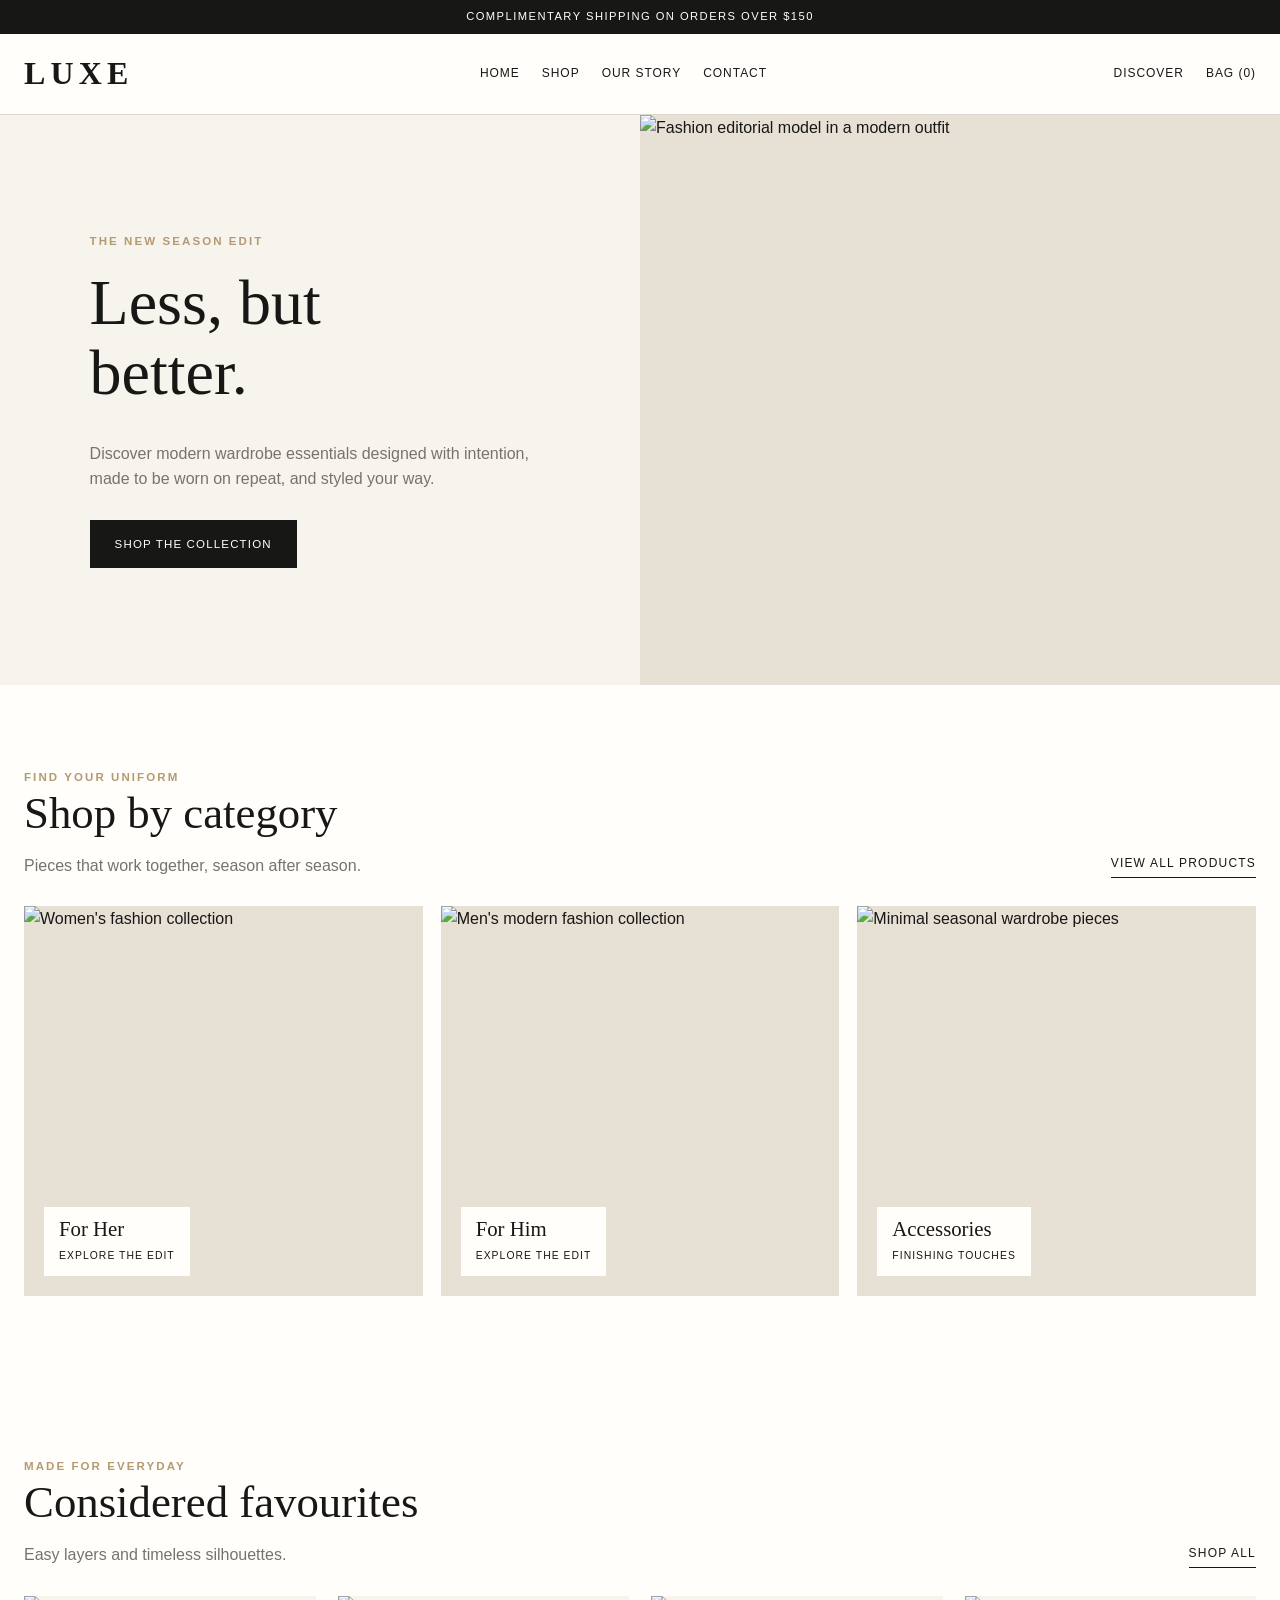
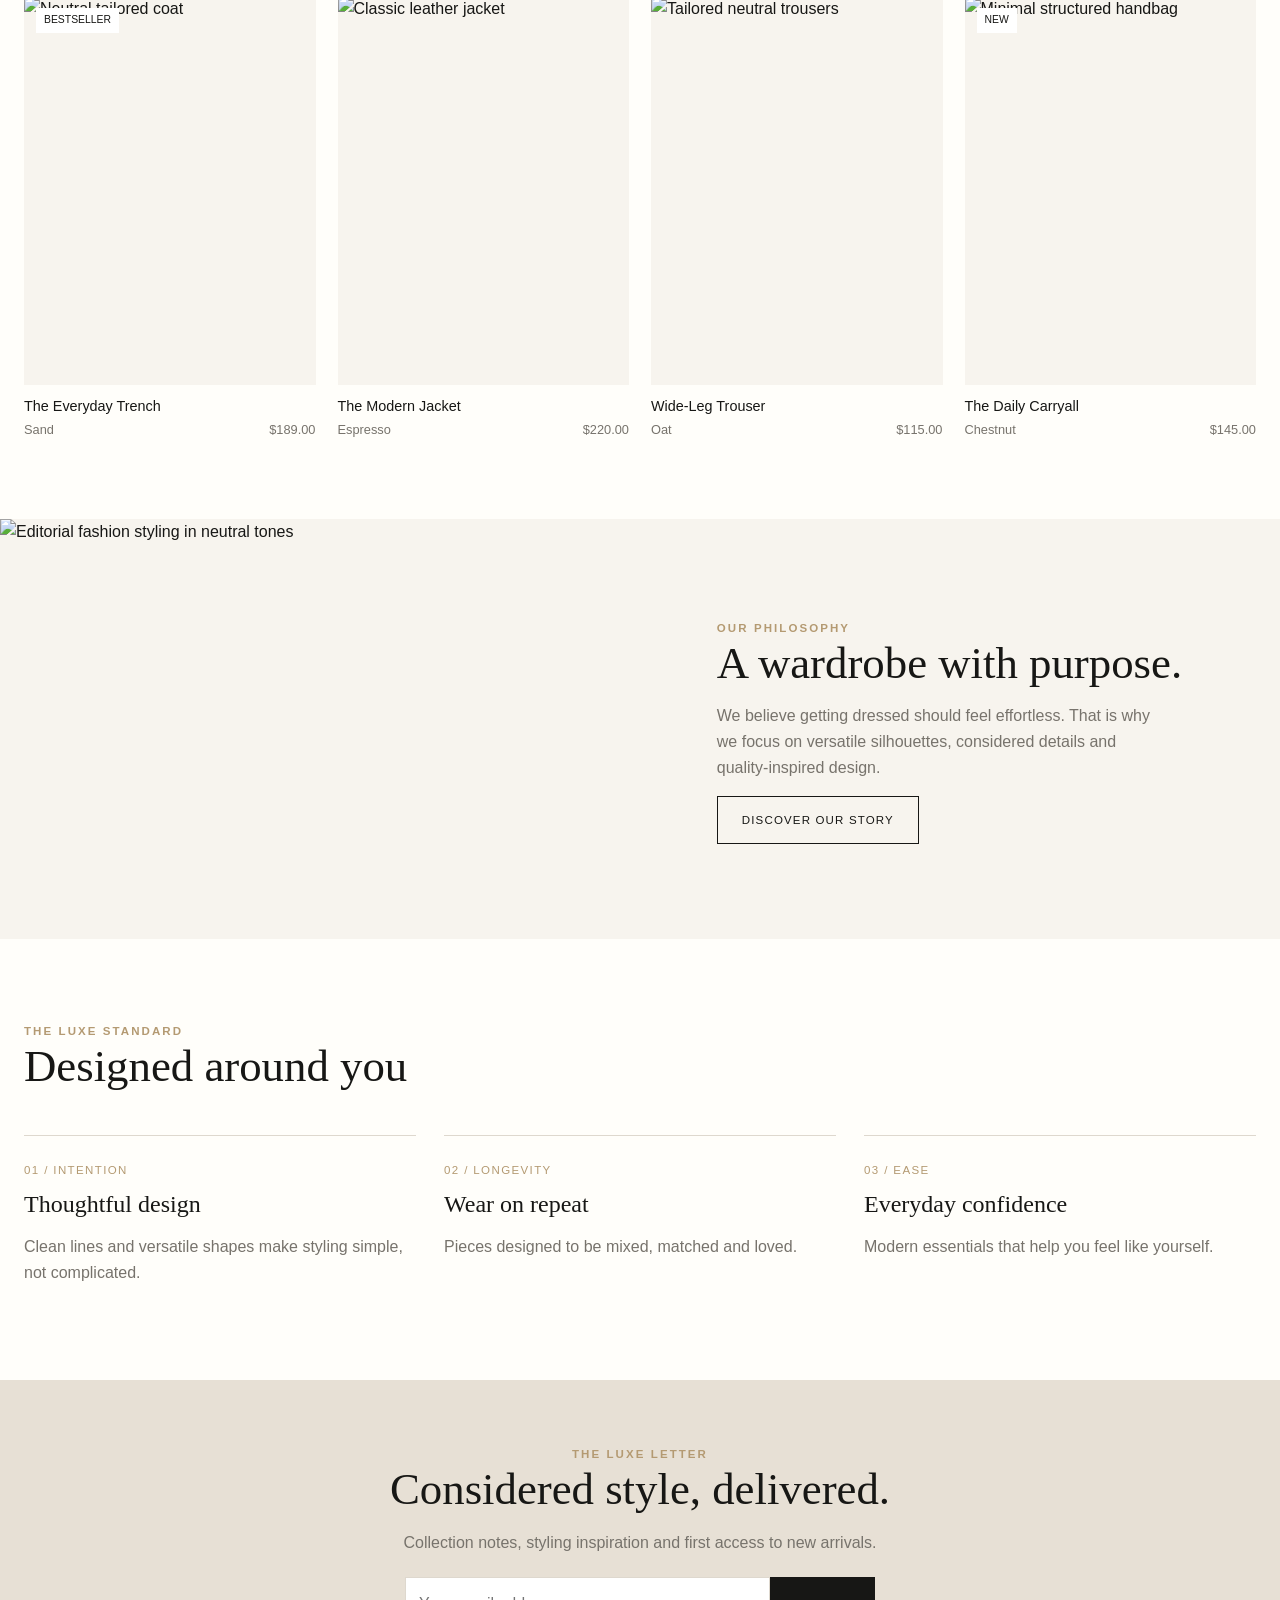
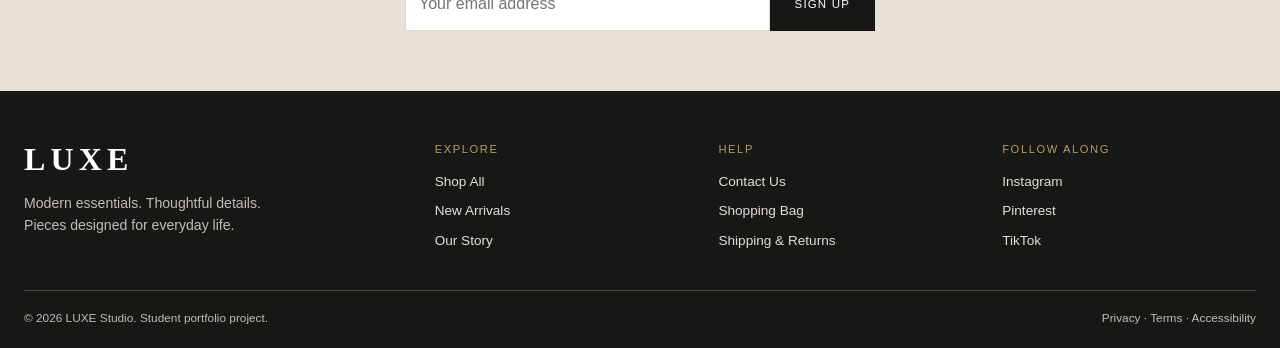
==== index.html @ 5bc2e3d0 "commit my luxe-fashion-store" ====
<!doctype html>
<html lang="en">
    <head>
        <meta charset="utf-8">
        <meta name="viewport" content="width=device-width, initial-scale=1">
        <meta name="description" content="Discover considered modern fashion essentials at LUXE.">
<title>Modern Essentials | LUXE</title>
  <link rel="preconnect" href="https://images.unsplash.com">
  <link rel="stylesheet" href="styles.css">
</head>
<body>
    <div class="announcement">
        Complimentary shipping on orders over $150
    </div>
<header class="site-header">
    <div class="container navbar">
<a class="logo" href="index.html">LUXE</a>
<nav class="nav-links" aria-label="Main navigation">
    <a href="index.html">Home</a>
    <a href="shop.html">Shop</a>
    <a href="about.html">Our Story</a>
    <a href="contact.html">Contact</a>
</nav>
<div class="nav-actions">
    <a href="shop.html">Discover</a>
    <a href="cart.html">Bag (0)</a>
</div>
</div>
</header>
<main>
<section class="hero">
    <div class="hero-copy">
        <span class="eyebrow">The new season edit</span>
        <h1>Less, but<br>better.</h1>
        <p>Discover modern wardrobe essentials designed with
             intention, made to be worn on repeat, and styled 
             your way.</p>
        <a class="button" href="shop.html">Shop the Collection</a>
    </div>
<div class="hero-image">
    <img src="https://images.unsplash.com/photo-1539109136881-3be0616acf4b?auto=format&fit=crop&w=1200&q=85" alt="Fashion editorial model in a modern outfit">
</div>
</section>
<section class="section">
    <div class="container">
        <div class="section-heading">
            <div>
                <span class="eyebrow">Find your uniform</span>
                <h2>Shop by category</h2><p>Pieces that work together, season after season.</p>
            </div>
            <a class="text-link" href="shop.html">View all products</a></div>
<div class="collection-grid">
    <a class="collection-card" href="shop.html">
        <img src="https://images.unsplash.com/photo-1483985988355-763728e1935b?auto=format&fit=crop&w=900&q=85" alt="Women's fashion collection">
        <div class="collection-label">
            <strong>For Her</strong>
            <span>Explore the edit</span>
        </div>
    </a>
<a class="collection-card" href="shop.html">
    <img src="https://images.unsplash.com/photo-1617137968427-85924c800a22?auto=format&fit=crop&w=900&q=85" alt="Men's modern fashion collection">
    <div class="collection-label">
        <strong>For Him</strong>
        <span>Explore the edit</span>
    </div>
</a>
<a class="collection-card" href="shop.html">
    <img src="https://images.unsplash.com/photo-1490481651871-ab68de25d43d?auto=format&fit=crop&w=900&q=85" alt="Minimal seasonal wardrobe pieces">
    <div class="collection-label">
        <strong>Accessories</strong>
        <span>Finishing touches</span>
    </div>
</a>
</div>
</div>
</section>
<section class="section" id="new-arrivals">
    <div class="container">
        <div class="section-heading">
            <div>
                <span class="eyebrow">Made for everyday</span>
                <h2>Considered favourites</h2>
                <p>Easy layers and timeless silhouettes.</p>
            </div>
            <a class="text-link" href="shop.html">Shop all</a>
        </div>
<div class="product-grid">
<article class="product-card">
    <a href="product.html" class="product-image">
        <img src="https://images.unsplash.com/photo-1548126032-079a0fb0099d?auto=format&fit=crop&w=700&q=85" alt="Neutral tailored coat">
        <span class="product-tag">Bestseller</span>
    </a>
    <div class="product-info">
        <h3>
            <a href="product.html">The Everyday Trench</a>
        </h3>
        <div class="product-meta">
            <span>Sand</span>
            <span>$189.00</span>
        </div>
    </div>
</article>
<article class="product-card">
    <a href="product.html" class="product-image">
        <img src="https://images.unsplash.com/photo-1551028719-00167b16eac5?auto=format&fit=crop&w=700&q=85" alt="Classic leather jacket">
    </a>
    <div class="product-info">
        <h3>
            <a href="product.html">The Modern Jacket</a>
        </h3>
        <div class="product-meta">
            <span>Espresso</span>
            <span>$220.00</span>
        </div>
    </div>
</article>
<article class="product-card">
    <a href="product.html" class="product-image">
        <img src="https://images.unsplash.com/photo-1594633312681-425c7b97ccd1?auto=format&fit=crop&w=700&q=85" alt="Tailored neutral trousers"></a>
        <div class="product-info">
            <h3>
                <a href="product.html">Wide-Leg Trouser</a>
            </h3>
            <div class="product-meta">
                <span>Oat</span>
                <span>$115.00</span>
            </div>
        </div>
    </article>
<article class="product-card">
    <a href="product.html" class="product-image">
        <img src="https://images.unsplash.com/photo-1548036328-c9fa89d128fa?auto=format&fit=crop&w=700&q=85" alt="Minimal structured handbag">
        <span class="product-tag">New</span>
    </a>
    <div class="product-info">
        <h3>
            <a href="product.html">The Daily Carryall</a>
        </h3>
        <div class="product-meta">
            <span>Chestnut</span>
            <span>$145.00</span>
        </div>
    </div>
</article>
</div>
</div>
</section>
<section class="promo">
    <div class="promo-image">
        <img src="https://images.unsplash.com/photo-1485230895905-ec40ba36b9bc?auto=format&fit=crop&w=1100&q=85" alt="Editorial fashion styling in neutral tones">
    </div>
    <div class="promo-copy">
        <span class="eyebrow">Our philosophy</span>
        <h2>A wardrobe with purpose.</h2>
        <p>We believe getting dressed should feel
             effortless. That is why we focus on 
             versatile silhouettes, considered 
             details and quality-inspired design.</p>
        <a class="button button-light" href="about.html">Discover Our Story</a>
    </div>
</section>
<section class="section">
    <div class="container">
        <div class="section-heading">
            <div>
                <span class="eyebrow">The LUXE standard</span>
                <h2>Designed around you</h2>
            </div>
        </div>
        <div class="values-grid">
<article class="value-card">
    <span class="number">01 / INTENTION</span>
    <h3>Thoughtful design</h3>
    <p>Clean lines and versatile shapes make 
        styling simple, not complicated.</p>
    </article>
<article class="value-card">
    <span class="number">02 / LONGEVITY</span>
    <h3>Wear on repeat</h3>
    <p>Pieces designed to be mixed, matched and
         loved.</p>
        </article>
<article class="value-card">
    <span class="number">03 / EASE</span>
    <h3>Everyday confidence</h3>
    <p>Modern essentials that help you feel like
         yourself.</p>
        </article>
</div>
</div>
</section>
</main>
<section class="newsletter">
    <div class="container">
        <span class="eyebrow">The LUXE letter</span>
        <h2>Considered style, delivered.</h2>
        <p>Collection notes, styling inspiration and first 
            access to new arrivals.</p>
            <form class="newsletter-form" action="#">
                <input type="email" placeholder="Your email address" aria-label="Your email address">
                <button class="button" type="submit">Sign Up</button>
            </form>
        </div>
    </section>
<footer class="site-footer">
    <div class="container">
        <div class="footer-grid">
<div class="footer-brand">
    <a class="logo" href="index.html">LUXE</a>
    <p>Modern essentials. Thoughtful details.
         Pieces designed for everyday life.</p>
        </div>
<div>
    <div class="footer-title">Explore</div>
    <div class="footer-links">
        <a href="shop.html">Shop All</a>
        <a href="shop.html#new-arrivals">New Arrivals</a>
        <a href="about.html">Our Story</a>
    </div>
</div>
<div>
    <div class="footer-title">Help</div>
    <div class="footer-links">
        <a href="contact.html">Contact Us</a>
        <a href="cart.html">Shopping Bag</a>
        <a href="contact.html">Shipping & Returns</a>
    </div>
</div>
<div>
    <div class="footer-title">Follow Along</div>
    <div class="footer-links">
        <a href="#">Instagram</a>
        <a href="#">Pinterest</a>
        <a href="#">TikTok</a>
    </div>
</div>
</div>
<div class="footer-bottom">
    <span>© 2026 LUXE Studio. Student portfolio project.</span>
    <span>Privacy · Terms · Accessibility</span>
</div>
</div>
</footer>
</body>
</html>
---- styles.css ----
:root{
    --ivory:#f7f4ee;
    --white:#fffefa;
    --ink:#171715;
    --muted:#77736c;
    --gold:#b49a72;
    --sand:#e7e0d5;
    --line:#ded8ce;
    --max:1240px;
    --serif:Georgia,
    'Times New Roman',serif;
    --sans:Arial,Helvetica,sans-serif
}
*{box-sizing:border-box}html{scroll-behavior:smooth}body{margin:0;background:var(--white);color:var(--ink);font:16px/1.6 var(--sans)}img{display:block;width:100%;height:auto}a{color:inherit;text-decoration:none}input,textarea,select,button{font:inherit}.container{width:min(var(--max),calc(100% - 48px));margin:auto}.announcement{padding:8px;text-align:center;background:var(--ink);color:white;font-size:.7rem;letter-spacing:.13em;text-transform:uppercase}.site-header{border-bottom:1px solid var(--line);background:var(--white)}.navbar{min-height:80px;display:flex;align-items:center;justify-content:space-between;gap:24px}.logo{font:700 2rem var(--serif);letter-spacing:.16em}.nav-links,.nav-actions{display:flex;align-items:center;gap:22px}.nav-links a,.nav-actions a{font-size:.75rem;text-transform:uppercase;letter-spacing:.08em}.nav-links a:hover,.nav-actions a:hover,.footer-links a:hover{color:var(--gold)}h1,h2,.serif{font-family:var(--serif);font-weight:400;line-height:1.08}h1{font-size:clamp(2.8rem,5vw,5.2rem);margin:18px 0}h2{font-size:clamp(2rem,3.5vw,3.1rem);margin:0 0 16px}h3{line-height:1.3}.eyebrow{color:var(--gold);font-size:.72rem;font-weight:700;text-transform:uppercase;letter-spacing:.18em}.muted,.hero-copy p,.product-info .product-meta,.promo-copy p,.value-card p{color:var(--muted)}.button{display:inline-flex;align-items:center;justify-content:center;min-height:48px;padding:12px 24px;border:1px solid var(--ink);background:var(--ink);color:white;text-transform:uppercase;letter-spacing:.1em;font-size:.72rem;transition:.25s}.button:hover{background:transparent;color:var(--ink);transform:translateY(-2px)}.button-light{background:transparent;color:var(--ink)}.button-light:hover{background:var(--ink);color:white}.hero{display:grid;grid-template-columns:1fr 1fr;min-height:570px;background:var(--ivory)}.hero-copy{display:flex;flex-direction:column;align-items:flex-start;justify-content:center;padding:clamp(32px,7vw,90px)}.hero-copy p{max-width:440px;margin-bottom:28px}.hero-image{min-height:450px;background:var(--sand)}.hero-image img{height:100%;object-fit:cover}.section{padding:78px 0}.section-heading{display:flex;align-items:end;justify-content:space-between;gap:20px;margin-bottom:28px}.section-heading p{color:var(--muted);margin:0}.text-link{border-bottom:1px solid;padding-bottom:4px;font-size:.75rem;text-transform:uppercase;letter-spacing:.1em;white-space:nowrap}.collection-grid{display:grid;grid-template-columns:repeat(3,1fr);gap:18px}.collection-card{position:relative;min-height:390px;overflow:hidden;background:var(--sand)}.collection-card img{height:100%;min-height:390px;object-fit:cover;transition:transform .45s}.collection-card:hover img{transform:scale(1.04)}.collection-label{position:absolute;bottom:20px;left:20px;background:var(--white);padding:10px 15px}.collection-label strong{display:block;font:1.3rem var(--serif)}.collection-label span{font-size:.65rem;text-transform:uppercase;letter-spacing:.1em}.product-grid{display:grid;grid-template-columns:repeat(4,minmax(0,1fr));gap:22px}.product-card{min-width:0}.product-image{position:relative;display:block;aspect-ratio:3/4;overflow:hidden;background:var(--ivory)}.product-image img{height:100%;object-fit:cover;transition:transform .4s}.product-card:hover .product-image img{transform:scale(1.04)}.product-tag{position:absolute;top:12px;left:12px;background:white;padding:4px 8px;font-size:.65rem;text-transform:uppercase}.product-info{padding-top:12px}.product-info h3{font-size:.9rem;font-weight:500;margin:0 0 5px}.product-meta{display:flex;justify-content:space-between;gap:8px;font-size:.8rem}.promo{display:grid;grid-template-columns:1fr 1fr;align-items:center;background:var(--ivory)}.promo-image,.promo-image img{height:100%;min-height:420px;object-fit:cover}.promo-copy{padding:clamp(30px,6vw,78px)}.promo-copy p{max-width:450px}.values-grid{display:grid;grid-template-columns:repeat(3,1fr);gap:28px}.value-card{border-top:1px solid var(--line);padding-top:20px}.value-card .number{color:var(--gold);font-size:.72rem;letter-spacing:.12em}.value-card h3{font:1.5rem var(--serif);margin:10px 0}.newsletter{padding:60px 20px;text-align:center;background:var(--sand)}.newsletter p{color:var(--muted)}.newsletter-form{display:flex;max-width:470px;margin:22px auto 0}.newsletter-form input{flex:1;min-width:0;padding:13px;border:1px solid var(--line)}.site-footer{background:var(--ink);color:white;padding:50px 0 20px}.footer-grid{display:grid;grid-template-columns:1.5fr 1fr 1fr 1fr;gap:30px;padding-bottom:38px}.footer-brand p{max-width:280px;color:#c3beb5;font-size:.88rem}.footer-title{color:var(--gold);font-size:.7rem;letter-spacing:.14em;text-transform:uppercase;margin-bottom:12px}.footer-links{display:grid;gap:8px;color:#e3ded6;font-size:.85rem}.footer-bottom{border-top:1px solid #484640;padding-top:18px;color:#c3beb5;font-size:.74rem;display:flex;justify-content:space-between;gap:15px}.page-hero{background:var(--ivory);padding:55px 0;text-align:center}.page-hero h1{font-size:clamp(2.6rem,5vw,4rem);margin:12px 0}.breadcrumb{color:var(--muted);font-size:.75rem}.category-links{display:flex;flex-wrap:wrap;gap:10px;margin-bottom:28px}.category-links a{border:1px solid var(--line);padding:8px 13px;font-size:.72rem;text-transform:uppercase;letter-spacing:.08em}.shop-toolbar{display:flex;justify-content:space-between;gap:15px;align-items:center;margin-bottom:25px}.shop-toolbar p{color:var(--muted);font-size:.85rem}.shop-toolbar select{padding:9px;border:1px solid var(--line);background:white}.product-layout{display:grid;grid-template-columns:1.05fr .95fr;gap:50px;align-items:start}.gallery{display:grid;grid-template-columns:1fr 1fr;gap:12px}.gallery img{aspect-ratio:4/5;object-fit:cover;background:var(--ivory)}.product-detail-copy{position:sticky;top:25px}.product-detail-copy h1{font-size:clamp(2.3rem,4vw,3.5rem)}.detail-price{font-size:1.1rem;margin-bottom:18px}.detail-rule{border:0;border-top:1px solid var(--line);margin:24px 0}.option-label,.contact-form label{display:block;font-size:.72rem;text-transform:uppercase;letter-spacing:.1em;margin-bottom:10px}.size-options{display:flex;gap:8px;margin-bottom:22px}.size-options label{cursor:pointer}.size-options input{position:absolute;opacity:0}.size-options span{display:grid;place-items:center;width:43px;height:43px;border:1px solid var(--line);font-size:.8rem}.size-options input:checked+span{background:var(--ink);color:white}.full-width{width:100%}.detail-note,.notice{font-size:.78rem;color:var(--muted);margin-top:15px}.detail-note{background:var(--ivory);padding:14px}.about-intro{display:grid;grid-template-columns:1fr 1fr;gap:48px;align-items:center}.about-intro img{max-height:650px;object-fit:cover}.about-copy p{color:var(--muted)}.contact-layout{display:grid;grid-template-columns:.8fr 1.2fr;gap:50px}.contact-info,.order-summary{background:var(--ivory);padding:28px}.contact-info p{color:var(--muted)}.contact-info h3{font:1.4rem var(--serif)}.contact-form{display:grid;gap:16px}.form-row{display:grid;grid-template-columns:1fr 1fr;gap:15px}.contact-form input,.contact-form textarea,.contact-form select{width:100%;display:block;margin-top:6px;padding:12px;border:1px solid var(--line);background:white}.contact-form textarea{min-height:145px;resize:vertical}.cart-layout{display:grid;grid-template-columns:1.5fr .8fr;gap:38px;align-items:start}.cart-item{display:grid;grid-template-columns:115px 1fr auto;gap:17px;padding:18px 0;border-bottom:1px solid var(--line)}.cart-item img{width:115px;aspect-ratio:3/4;object-fit:cover}.cart-item h3{font-weight:500;margin:0 0 4px}.cart-item p{font-size:.82rem;color:var(--muted);margin:4px 0}.quantity{display:inline-block;border:1px solid var(--line);padding:3px 9px;font-size:.8rem}.item-price{white-space:nowrap;font-size:.88rem}.order-summary h2{font-size:1.7rem}.summary-row{display:flex;justify-content:space-between;gap:12px;margin:13px 0;font-size:.86rem}.summary-total{border-top:1px solid var(--line);padding-top:15px;font-weight:bold}.spacer-top{margin-top:25px}.center{text-align:center}
@media(max-width:900px){.nav-links{gap:12px}.nav-links a,.nav-actions a{font-size:.68rem}.product-grid{grid-template-columns:repeat(2,minmax(0,1fr))}.collection-grid{grid-template-columns:repeat(2,1fr)}.collection-card:last-child{display:none}.footer-grid{grid-template-columns:repeat(2,1fr)}.product-layout,.contact-layout,.cart-layout{grid-template-columns:1fr}.product-detail-copy{position:static}.about-intro{gap:25px}}
@media(max-width:640px){.container{width:calc(100% - 30px)}.announcement{font-size:.6rem}.navbar{padding:15px 0;flex-wrap:wrap;justify-content:center;gap:10px}.logo{width:100%;text-align:center;font-size:1.7rem}.nav-links{width:100%;justify-content:center;flex-wrap:wrap;gap:8px 15px}.nav-actions{display:none}.hero{grid-template-columns:1fr}.hero-copy{padding:42px 24px}.hero-image{min-height:350px}.section{padding:52px 0}.section-heading{align-items:flex-start;flex-direction:column}.collection-grid{grid-template-columns:1fr 1fr;gap:11px}.collection-card,.collection-card img{min-height:240px}.collection-card:last-child{display:block}.collection-grid .collection-card:nth-child(3){grid-column:1/-1}.collection-grid .collection-card:nth-child(3) img{min-height:260px}.collection-label{left:9px;bottom:9px;padding:8px 10px}.collection-label strong{font-size:1rem}.collection-label span{font-size:.58rem}.product-grid{gap:22px 12px}.product-info h3{font-size:.82rem}.product-meta{font-size:.75rem;flex-wrap:wrap}.promo{grid-template-columns:1fr}.promo-image,.promo-image img{min-height:300px}.promo-copy{padding:32px 24px}.values-grid{grid-template-columns:1fr;gap:24px}.newsletter{padding:45px 18px}.newsletter-form{flex-direction:column;gap:8px}.footer-grid{grid-template-columns:1fr 1fr;gap:25px 17px}.footer-brand{grid-column:1/-1}.footer-bottom{flex-direction:column}.page-hero{padding:40px 0}.shop-toolbar{align-items:flex-start;flex-direction:column}.gallery{gap:8px}.about-intro{grid-template-columns:1fr}.about-intro img{max-height:430px}.form-row{grid-template-columns:1fr}.contact-layout{gap:24px}.cart-item{grid-template-columns:85px 1fr;gap:12px}.cart-item img{width:85px}.item-price{grid-column:2}.cart-item .text-link{font-size:.68rem}}
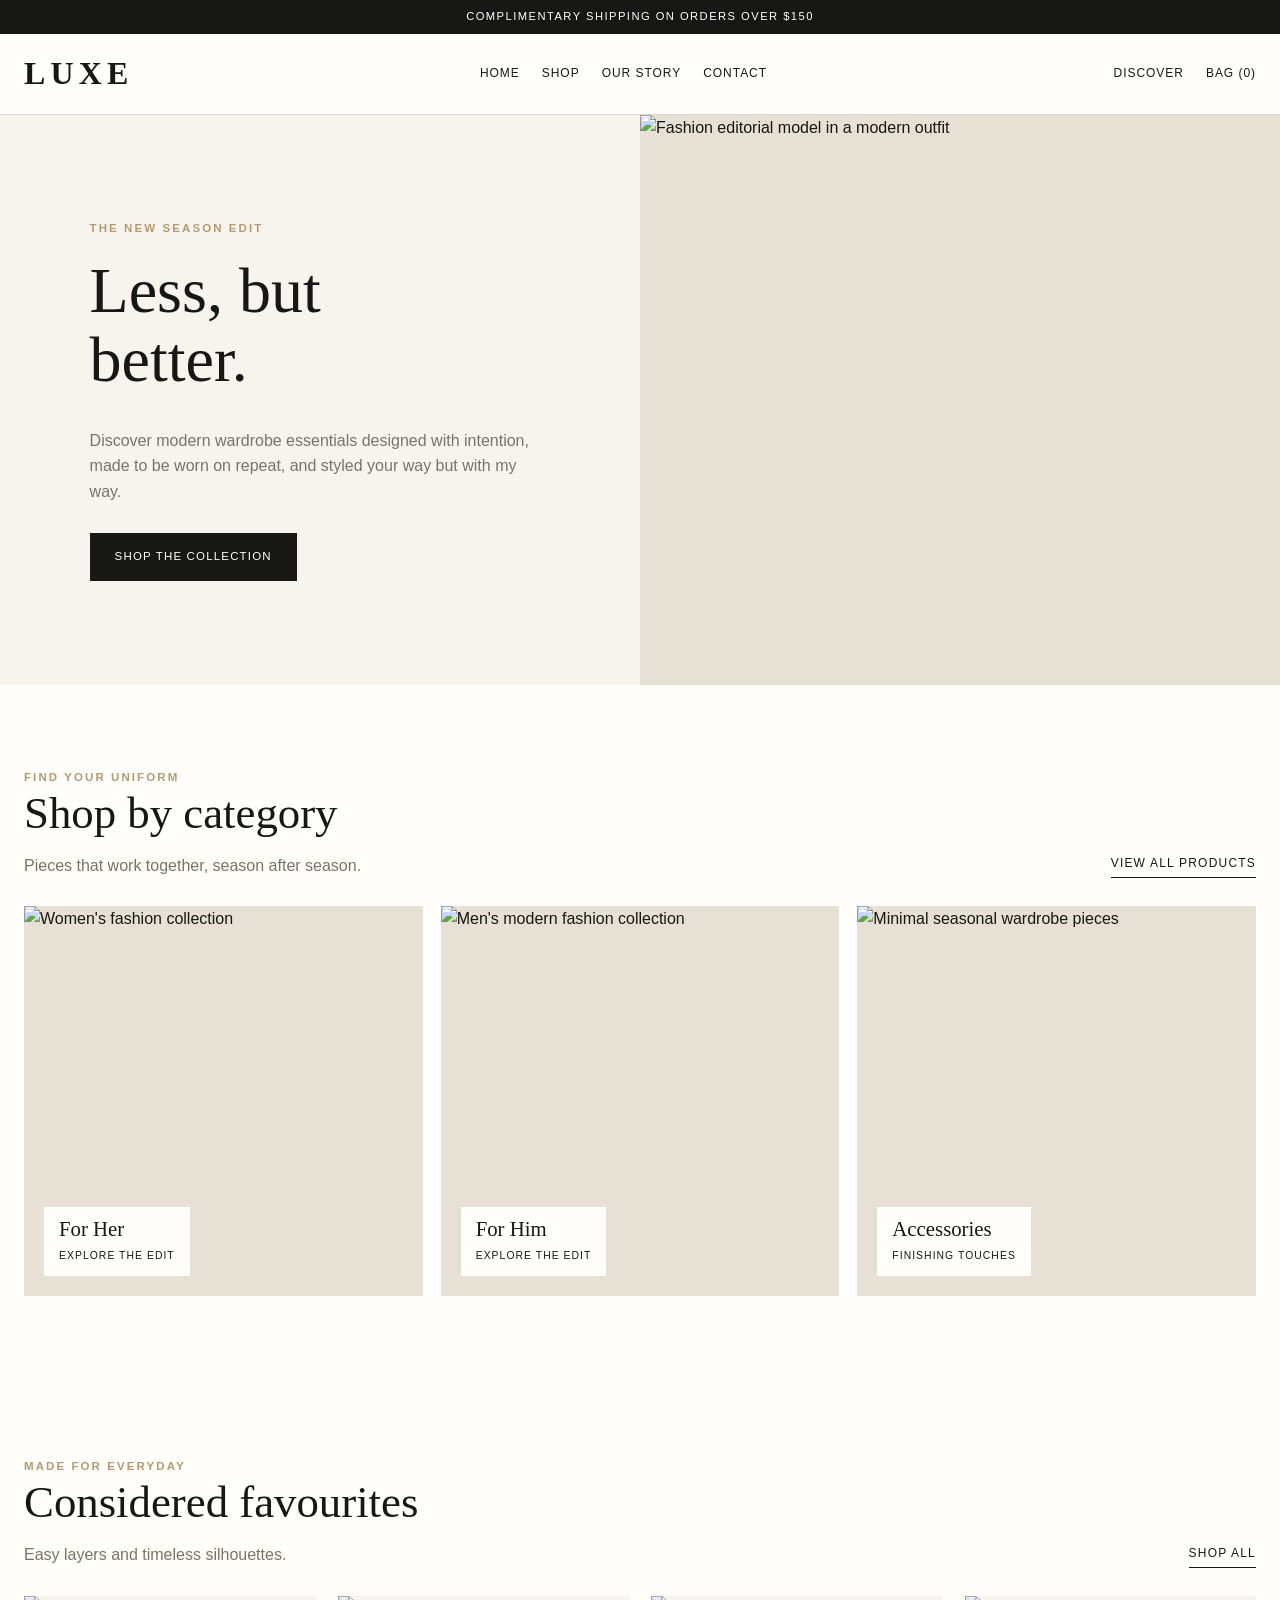
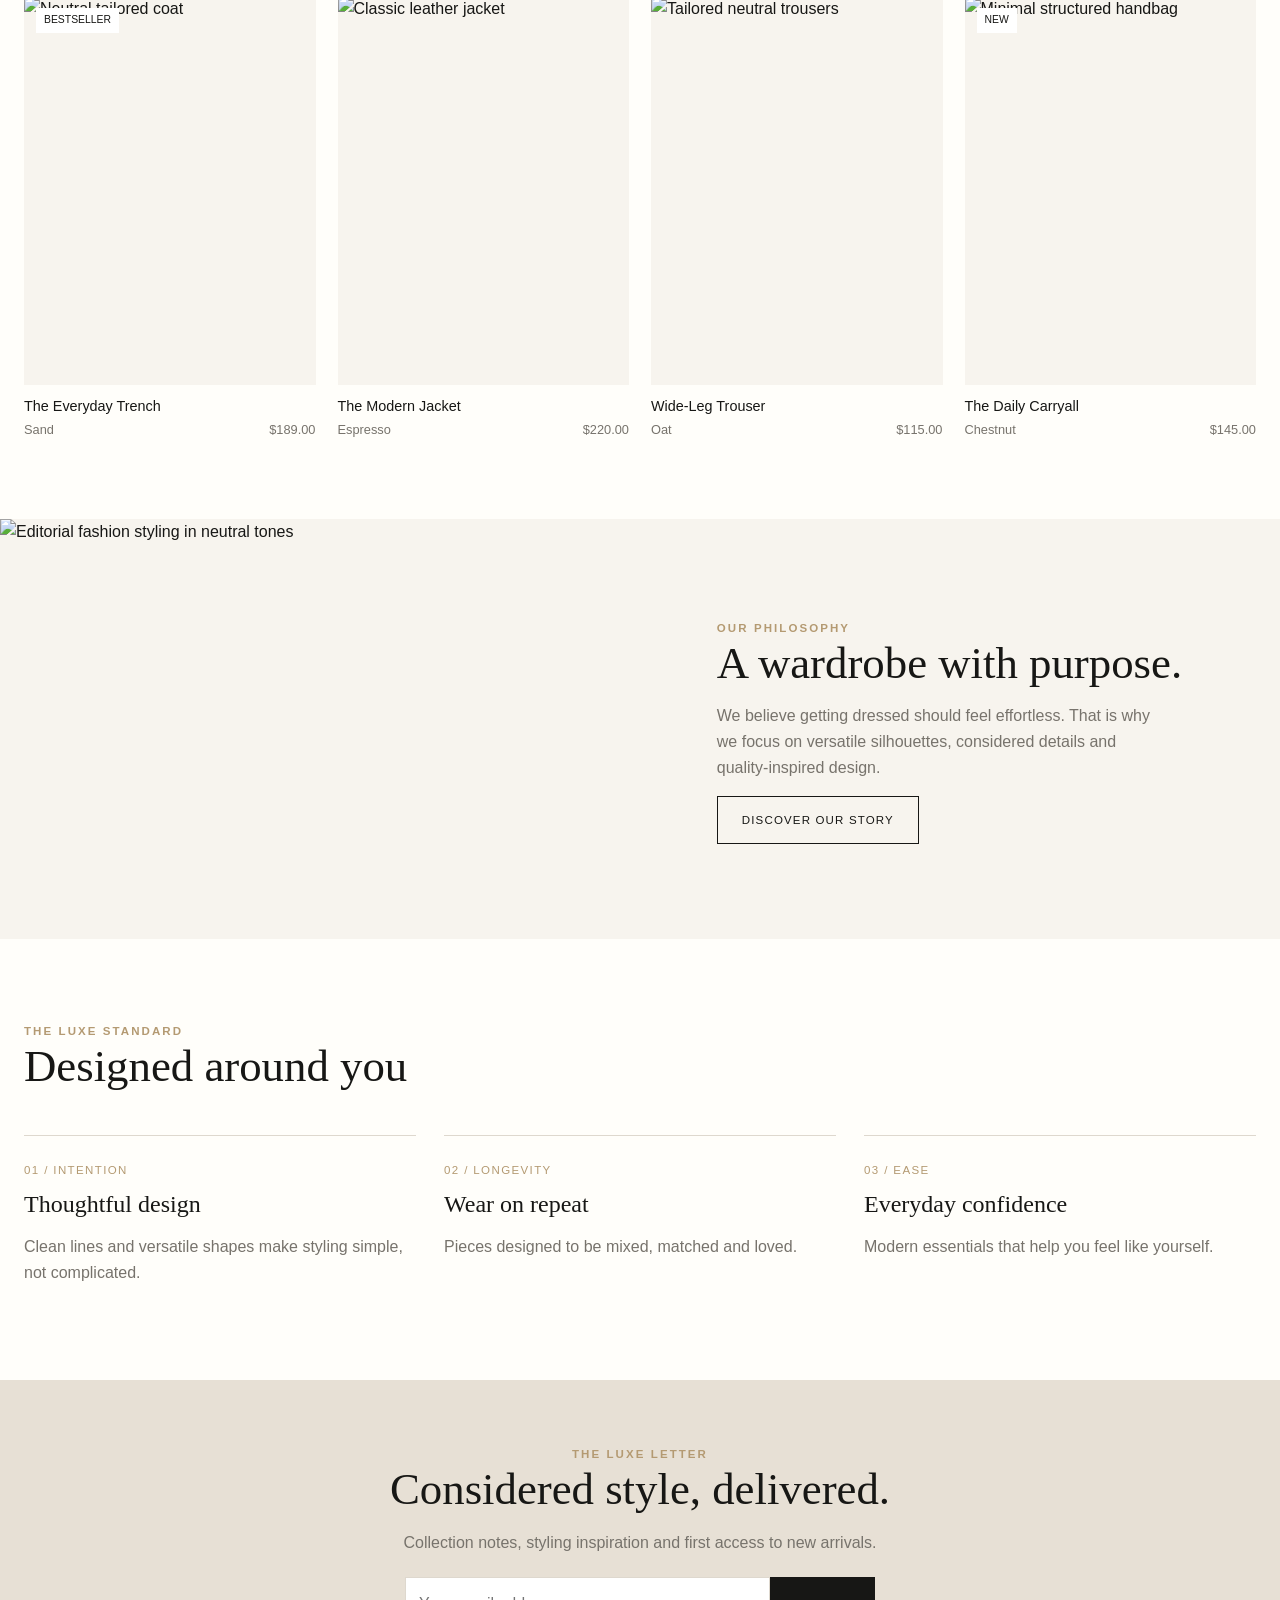
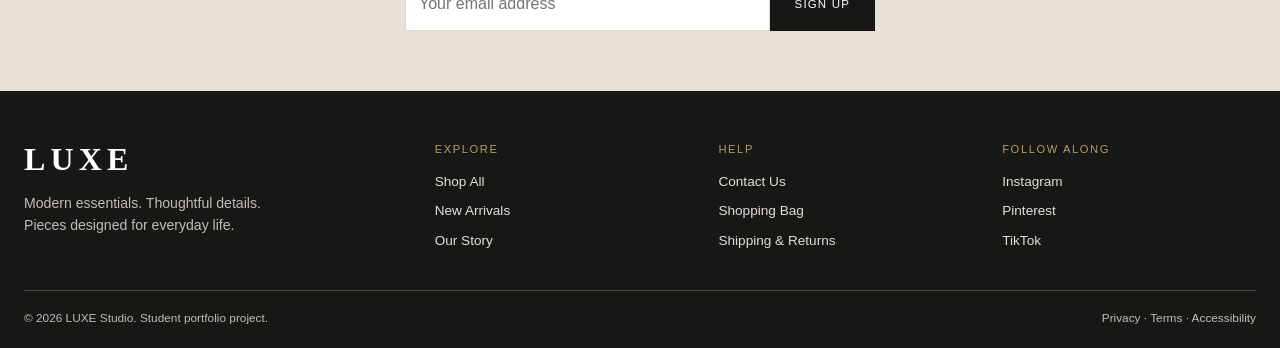
==== commit 91db410b: "Make changes in the Index.html file" ====
--- a/index.html
+++ b/index.html
@@ -34,7 +34,7 @@
         <h1>Less, but<br>better.</h1>
         <p>Discover modern wardrobe essentials designed with
              intention, made to be worn on repeat, and styled 
-             your way.</p>
+             your way but with my way.</p>
         <a class="button" href="shop.html">Shop the Collection</a>
     </div>
 <div class="hero-image">
@@ -61,15 +61,16 @@
     <img src="https://images.unsplash.com/photo-1617137968427-85924c800a22?auto=format&fit=crop&w=900&q=85" alt="Men's modern fashion collection">
     <div class="collection-label">
         <strong>For Him</strong>
-        <span>Explore the edit</span>
+        <span>Explore the Edit</span>
     </div>
 </a>
 <a class="collection-card" href="shop.html">
     <img src="https://images.unsplash.com/photo-1490481651871-ab68de25d43d?auto=format&fit=crop&w=900&q=85" alt="Minimal seasonal wardrobe pieces">
     <div class="collection-label">
         <strong>Accessories</strong>
-        <span>Finishing touches</span>
-    </div>
+        <span>Finishing Touches</span>
+    </div>
+    
 </a>
 </div>
 </div>
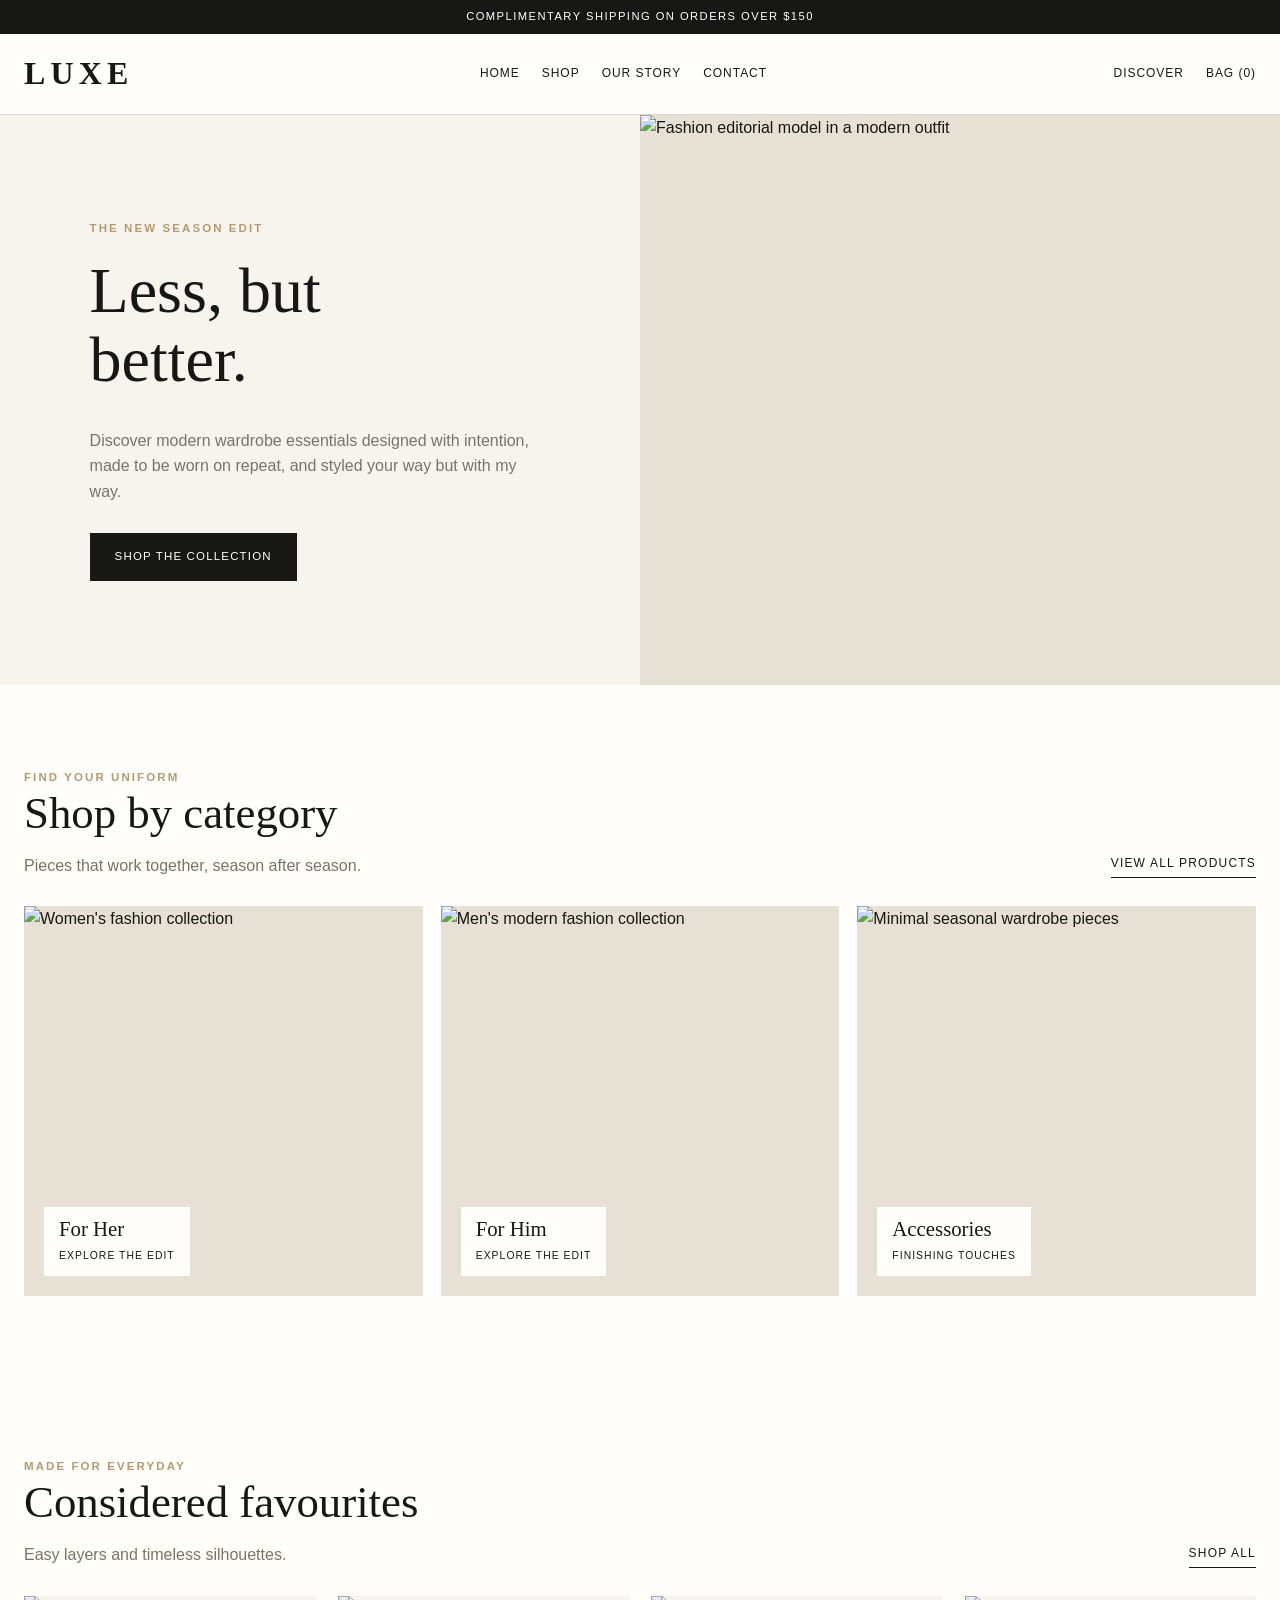
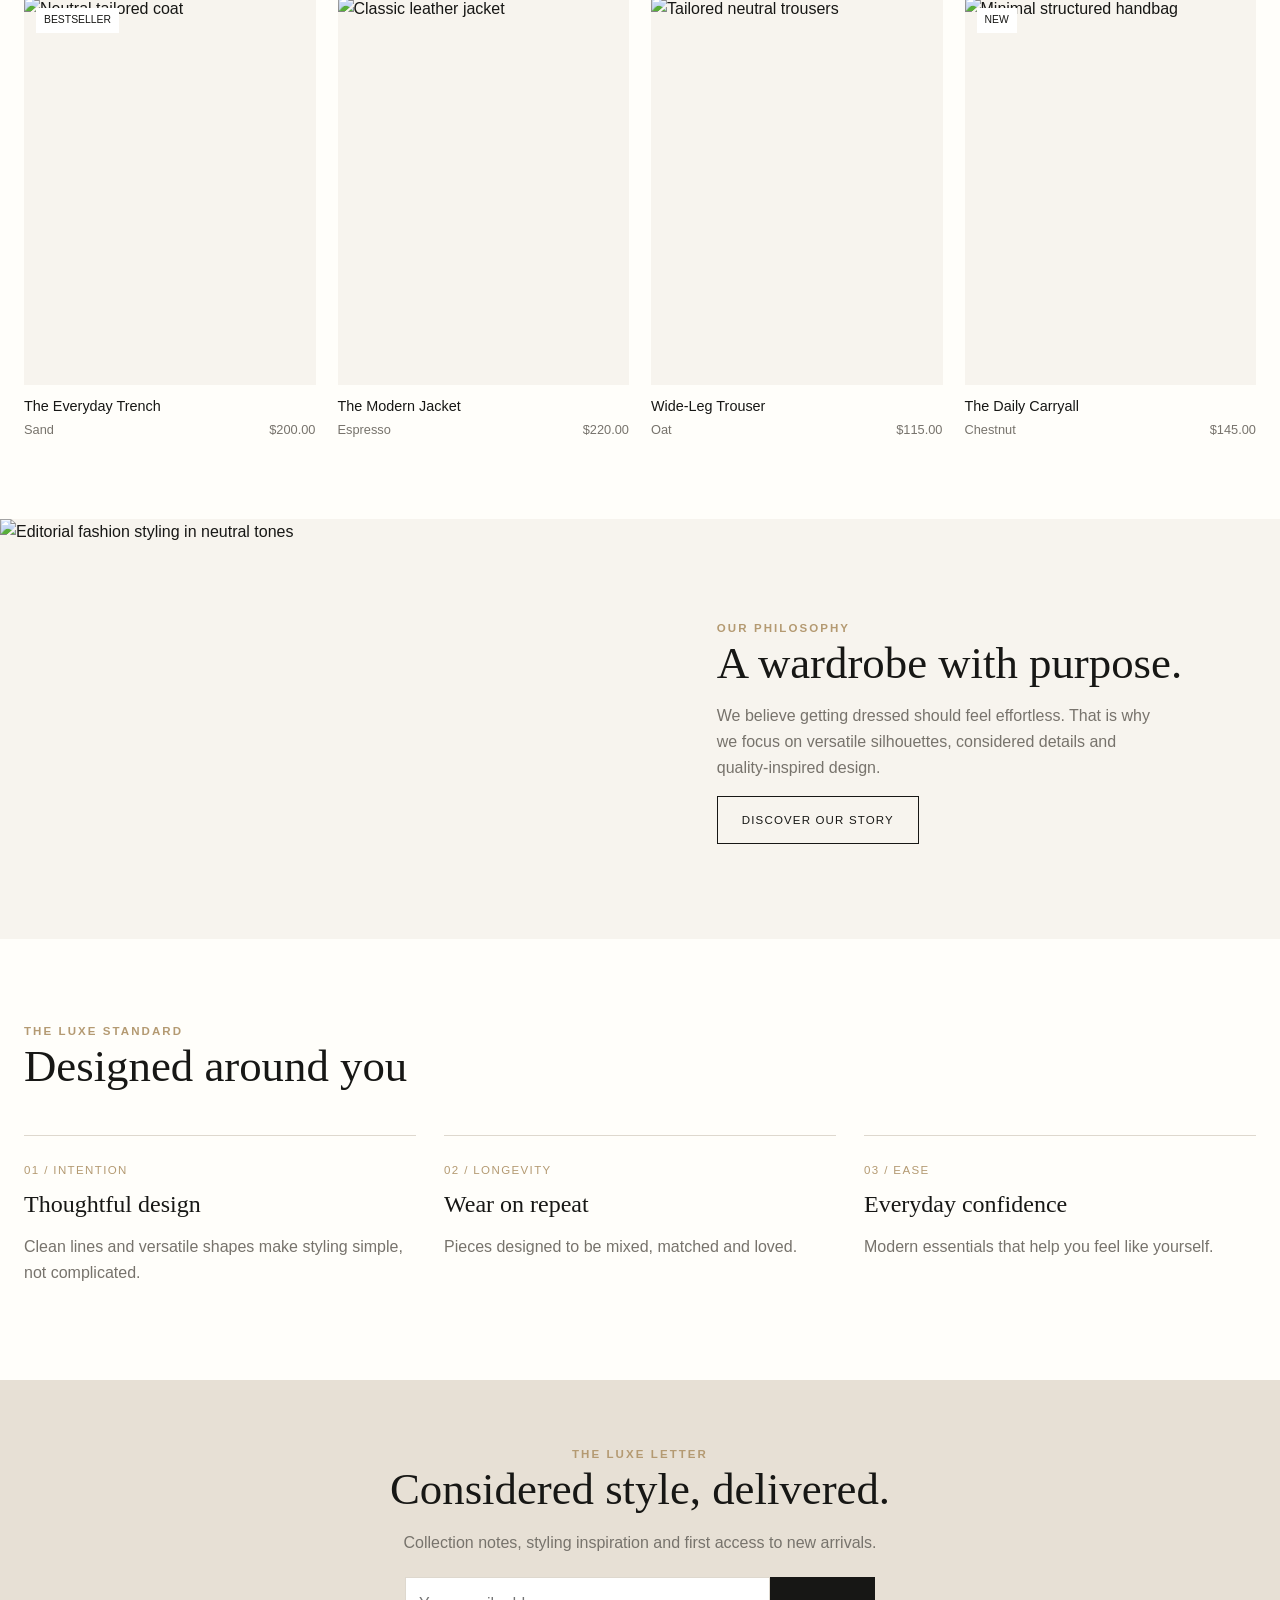
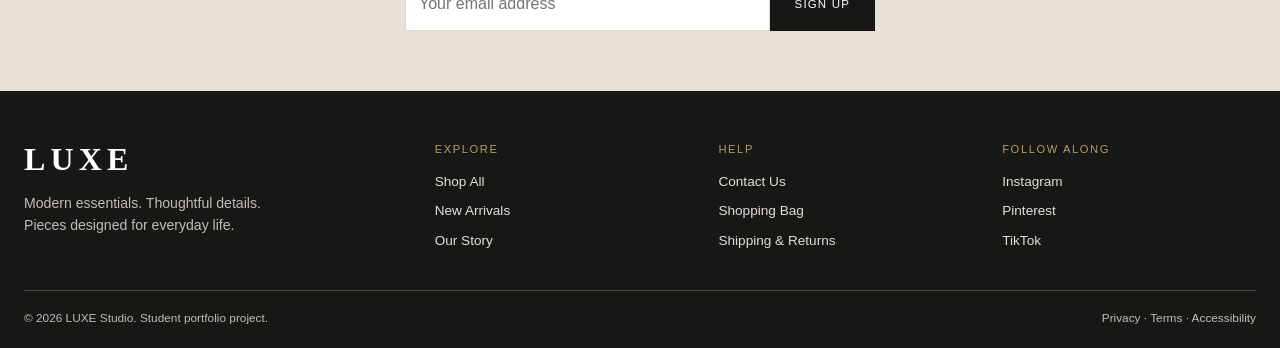
==== commit 358cc628: "Add New file called work.html and some changes in the index and shop file" ====
--- a/index.html
+++ b/index.html
@@ -70,7 +70,7 @@
         <strong>Accessories</strong>
         <span>Finishing Touches</span>
     </div>
-    
+
 </a>
 </div>
 </div>
@@ -85,6 +85,8 @@
             </div>
             <a class="text-link" href="shop.html">Shop all</a>
         </div>
+
+
 <div class="product-grid">
 <article class="product-card">
     <a href="product.html" class="product-image">
@@ -97,7 +99,7 @@
         </h3>
         <div class="product-meta">
             <span>Sand</span>
-            <span>$189.00</span>
+            <span>$200.00</span>
         </div>
     </div>
 </article>
